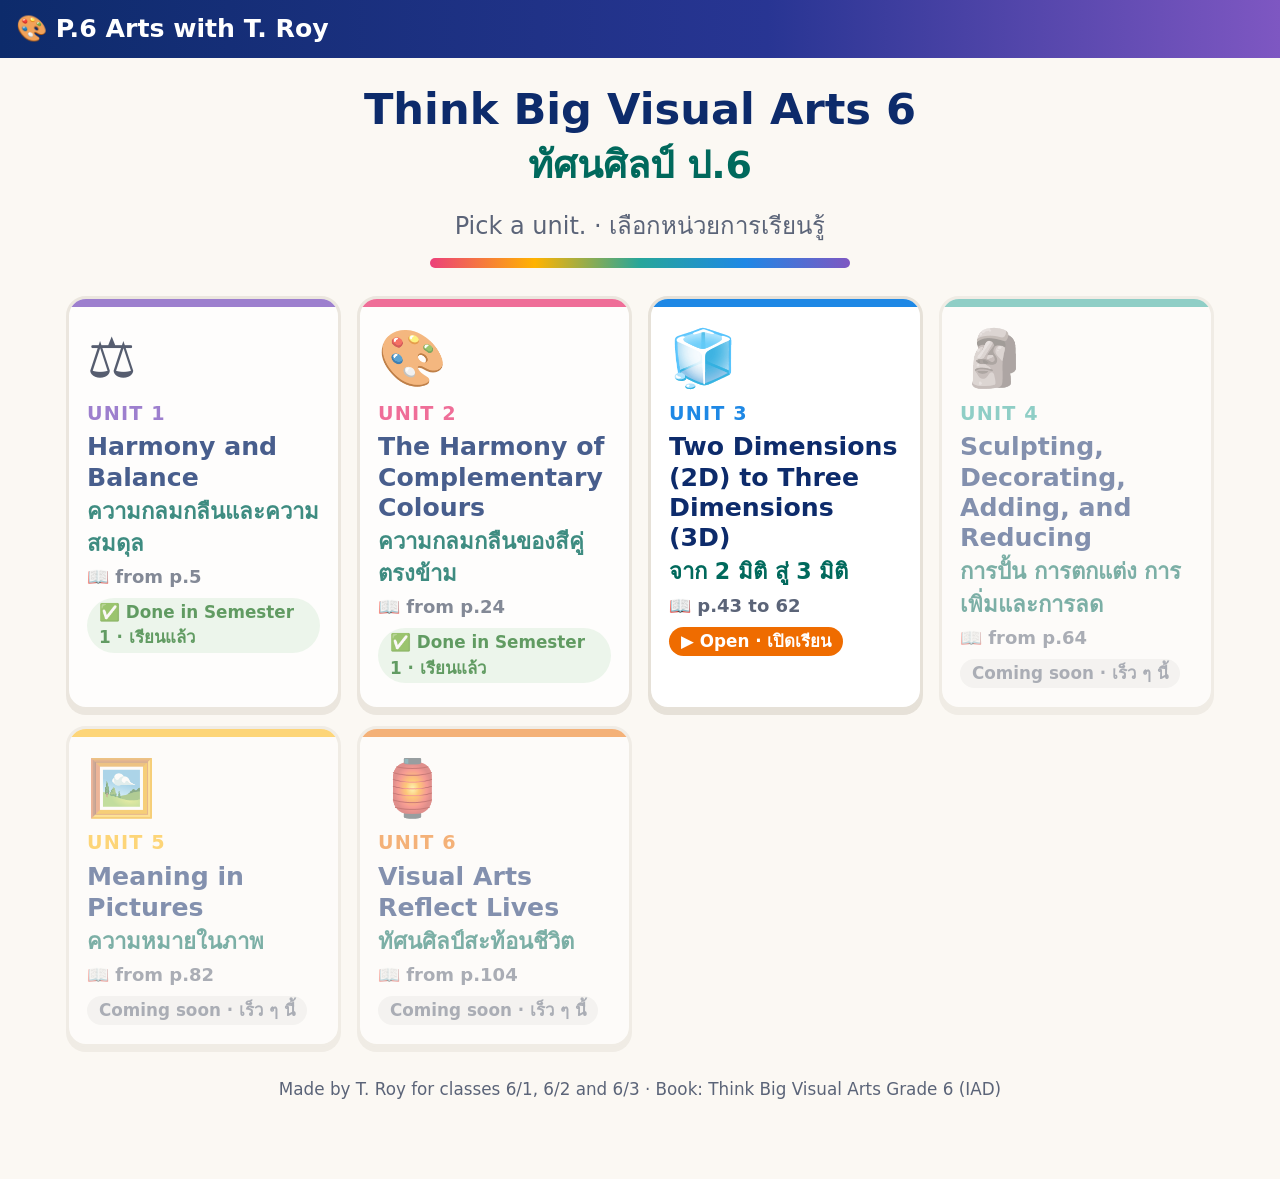
==== index.html @ d5c7b555 "Unit 3: From 2D to 3D teaching site Lessons, Draw along guides, Explore tools, book activities, unit" ====
<!doctype html>
<html lang="en">
<head>
<meta charset="utf-8">
<meta name="viewport" content="width=device-width, initial-scale=1">
<meta name="robots" content="noindex, nofollow">
<title>P.6 Arts with T. Roy</title>
<link rel="icon" href="data:image/svg+xml,<svg xmlns='http://www.w3.org/2000/svg' viewBox='0 0 100 100'><text y='.9em' font-size='90'>🎨</text></svg>">
<link rel="stylesheet" href="css/style.css?v=2">
</head>
<body>
<header class="topbar">
  <a class="brand" href="index.html">🎨 P.6 Arts with T. Roy</a>
</header>
<main class="wrap">
  <section class="hero">
    <h1>Think Big Visual Arts 6<span class="th">ทัศนศิลป์ ป.6</span></h1>
    <p>Pick a unit. · เลือกหน่วยการเรียนรู้</p>
    <div class="paint-strip"></div>
  </section>
  <div class="unit-grid" id="units"></div>
  <p class="footer">Made by T. Roy for classes 6/1, 6/2 and 6/3 · Book: Think Big Visual Arts Grade 6 (IAD)</p>
</main>
<script src="js/config.js?v=2"></script>
<script>
  const STATE = { done: "✅ Done in Semester 1 · เรียนแล้ว", ready: "▶ Open · เปิดเรียน", soon: "Coming soon · เร็ว ๆ นี้" };
  document.getElementById("units").innerHTML = UNITS.map(u => `
    <a class="unit-card ${u.state}" style="--c:${u.c}" href="unit.html?u=${u.id}">
      <div class="icon">${u.icon}</div>
      <div class="num">UNIT ${Number(u.id)}</div>
      <h2>${u.title[0]}<span class="th">${u.title[1]}</span></h2>
      <div class="pg">📖 ${u.pages}</div>
      <span class="state">${STATE[u.state]}</span>
    </a>`).join("");
</script>
</body>
</html>
---- css/style.css ----
/* ===== P.6 Arts with T. Roy: colour system (same learning colours as the maths site) ===== */
:root {
  --question: #EF6C00; --question-bg: #FFF3E0;   /* orange = question */
  --hint: #FFC107;     --hint-bg: #FFF8D6;       /* yellow = hint */
  --answer: #2E7D32;   --answer-bg: #E8F5E9;     /* green = answer */
  --teach: #1E88E5;    --teach-bg: #E3F2FD;      /* blue = teaching */
  --title: #0D2B6B;                               /* dark blue = titles */
  --art1: #EC407A; --art2: #7E57C2; --art3: #26A69A; --art4: #FFB300;
  --ink: #1f2a44; --muted: #5b6478; --bg: #FBF8F3; --card: #fff; --line: #e6e1d8;
  --th: #00695C;
  --radius: 20px;
}
* { box-sizing: border-box; }
html { -webkit-text-size-adjust: 100%; }
body {
  margin: 0; background: var(--bg); color: var(--ink);
  font-family: ui-rounded, "SF Pro Rounded", "Segoe UI", system-ui, -apple-system, Roboto, "Noto Sans Thai", Arial, sans-serif;
  font-size: 20px; line-height: 1.5;
}
@media (min-width: 900px) { body { font-size: 24px; } }
button { font: inherit; cursor: pointer; }
a { color: var(--teach); }
h1, h2, h3 { color: var(--title); line-height: 1.2; margin: 0 0 .35em; }
.wrap { max-width: 1180px; margin: 0 auto; padding: 0 16px 60px; }

/* Thai line under the English */
.th { display: block; color: var(--th); font-weight: 700; font-size: .88em; line-height: 1.45; margin-top: 2px; }
.no-th .th { display: none !important; }
button .th, .tab .th { color: inherit; opacity: .92; font-size: .78em; }

/* ===== Header ===== */
.topbar { background: linear-gradient(90deg, var(--title), #283593 60%, var(--art2)); color: #fff; padding: 10px 16px; display: flex; flex-wrap: wrap; gap: 8px 14px; align-items: center; justify-content: space-between; }
.brand { color: #fff; text-decoration: none; font-weight: 900; font-size: 1.05em; }
.topbtns { display: flex; gap: 8px; flex-wrap: wrap; }
.tbtn { background: rgba(255,255,255,.15); color: #fff; border: 2px solid rgba(255,255,255,.4); border-radius: 999px; padding: 4px 14px; font-weight: 800; font-size: .7em; }
.tbtn.on { background: #00897B; border-color: #00897B; }

/* ===== Home ===== */
.hero { text-align: center; padding: 26px 0 6px; }
.hero h1 { font-size: 1.8em; }
.hero p { margin: 0; color: var(--muted); }
.paint-strip { height: 10px; border-radius: 99px; margin: 14px auto 0; max-width: 420px; background: linear-gradient(90deg, var(--art1), var(--art4), var(--art3), var(--teach), var(--art2)); }
.unit-grid { display: grid; gap: 16px; grid-template-columns: repeat(auto-fill, minmax(250px, 1fr)); margin-top: 22px; }
.unit-card { position: relative; display: block; background: var(--card); border-radius: var(--radius); border: 3px solid var(--line); padding: 18px; text-decoration: none; color: var(--ink); box-shadow: 0 5px 0 var(--line); transition: transform .12s; overflow: hidden; }
.unit-card::before { content: ""; position: absolute; inset: 0 0 auto 0; height: 8px; background: var(--c, var(--teach)); }
.unit-card:hover { transform: translateY(-3px); border-color: var(--c, var(--teach)); }
.unit-card .icon { font-size: 2.3em; }
.unit-card .num { color: var(--c, var(--teach)); font-weight: 900; font-size: .8em; letter-spacing: .06em; }
.unit-card h2 { font-size: 1.05em; margin: 4px 0; }
.unit-card .pg { color: var(--muted); font-size: .75em; font-weight: 700; }
.unit-card .state { display: inline-block; margin-top: 8px; border-radius: 999px; padding: 2px 12px; font-size: .7em; font-weight: 900; }
.unit-card.done { opacity: .75; pointer-events: none; } .unit-card.done .state { background: var(--answer-bg); color: var(--answer); }
.unit-card.soon { opacity: .5; pointer-events: none; } .unit-card.soon .state { background: #eee; color: var(--muted); }
.unit-card.ready .state { background: var(--question); color: #fff; }

/* ===== Unit page ===== */
.unit-head { padding: 16px 0 4px; display: flex; gap: 12px; align-items: center; flex-wrap: wrap; }
.unit-head h1 { font-size: 1.4em; margin: 0; }
.unit-head .uchip { background: var(--art1); color: #fff; border-radius: 12px; padding: 4px 12px; font-weight: 900; }
.tabs { display: grid; grid-template-columns: repeat(4, 1fr); gap: 8px; margin: 10px 0 14px; }
@media (min-width: 900px) { .tabs { grid-template-columns: repeat(8, 1fr); } }
.tab { border: 3px solid var(--line); background: #fff; border-radius: 16px; padding: 8px 4px; font-weight: 900; font-size: .68em; color: var(--title); display: flex; flex-direction: column; align-items: center; gap: 2px; line-height: 1.15; }
.tab .e { font-size: 1.7em; }
.tab.on { border-color: var(--c, var(--teach)); background: var(--c, var(--teach)); color: #fff; }

.panel { background: var(--card); border-radius: var(--radius); padding: 18px; border: 3px solid var(--line); }
.panel-title { display: flex; justify-content: space-between; align-items: center; gap: 10px; flex-wrap: wrap; margin-bottom: 8px; }
.panel-title h2 { margin: 0; font-size: 1.2em; }
.badge { display: inline-block; background: var(--teach-bg); color: var(--title); border-radius: 999px; padding: 2px 12px; font-size: .7em; font-weight: 900; white-space: nowrap; }
.small { font-size: .72em; color: var(--muted); }
.footer { text-align: center; color: var(--muted); font-size: .7em; margin-top: 30px; }

/* ===== Buttons ===== */
.bigbtn { border: 0; border-radius: 14px; padding: 12px 20px; font-weight: 900; color: #fff; background: var(--teach); box-shadow: 0 4px 0 rgba(0,0,0,.18); margin: 4px; }
.bigbtn:active { transform: translateY(2px); box-shadow: 0 2px 0 rgba(0,0,0,.18); }
.bigbtn:disabled { opacity: .35; cursor: default; }
.bigbtn.green { background: var(--answer); } .bigbtn.orange { background: var(--question); }
.bigbtn.yellow { background: var(--hint); color: #3d2e00; } .bigbtn.grey { background: #8a94a8; } .bigbtn.dark { background: var(--title); }
.bigbtn.pink { background: var(--art1); }
.btnrow { display: flex; flex-wrap: wrap; justify-content: center; gap: 4px; margin-top: 12px; }
.chip { border: 2px solid var(--line); background: #fff; border-radius: 999px; padding: 6px 14px; font-weight: 800; font-size: .72em; color: var(--ink); }
.chip.on { background: var(--title); border-color: var(--title); color: #fff; }

/* ===== Slides (Lessons) ===== */
.slide { background: #fff; border-radius: var(--radius); border: 4px solid var(--teach); overflow: hidden; }
.slide-top { display: flex; justify-content: space-between; align-items: center; gap: 8px; flex-wrap: wrap; padding: 8px 16px; background: var(--teach-bg); }
.routine { font-weight: 900; letter-spacing: .08em; font-size: .72em; color: #fff; background: var(--teach); border-radius: 999px; padding: 3px 14px; }
.routine .th { display: inline; margin-left: 6px; color: #fff; }
.slide-body { padding: 16px 20px 20px; }
.slide h2 { font-size: 1.45em; margin-bottom: .2em; }
.slide h2 .th { font-size: .62em; }
.slide .lines { margin: 10px 0 0; padding: 0; list-style: none; }
.slide .lines li { font-weight: 800; font-size: 1.05em; margin: 8px 0; padding-left: 30px; position: relative; }
.slide .lines li::before { content: "●"; position: absolute; left: 4px; top: 0; color: var(--art1); }
.slide.r-vote { border-color: var(--question); } .slide.r-vote .slide-top { background: var(--question-bg); } .slide.r-vote .routine { background: var(--question); }
.slide.r-torch, .slide.r-pencil, .slide.r-colour { border-color: var(--art2); } .slide.r-torch .slide-top, .slide.r-pencil .slide-top, .slide.r-colour .slide-top { background: #EDE7F6; } .slide.r-torch .routine, .slide.r-pencil .routine, .slide.r-colour .routine { background: var(--art2); }
.slide.r-detective, .slide.r-extension { border-color: var(--art3); } .slide.r-detective .slide-top, .slide.r-extension .slide-top { background: #E0F2F1; } .slide.r-detective .routine, .slide.r-extension .routine { background: var(--art3); }
.slide.r-start { border-color: var(--art1); } .slide.r-start .slide-top { background: #FCE4EC; } .slide.r-start .routine { background: var(--art1); }
.slide.r-start h2 { font-size: 2em; text-align: center; } .slide.r-start .lines li { text-align: center; padding: 0; } .slide.r-start .lines li::before { content: none; }

.pics { display: grid; gap: 14px; margin-top: 12px; align-items: end; }
.pics.n1 { grid-template-columns: 1fr; max-width: 680px; margin-left: auto; margin-right: auto; }
.pics.n2 { grid-template-columns: repeat(2, 1fr); }
.pics.n3 { grid-template-columns: repeat(3, 1fr); }
.pics.grid6 { grid-template-columns: repeat(3, 1fr); }
@media (max-width: 640px) { .pics.n2, .pics.n3 { grid-template-columns: 1fr; } .pics.grid6 { grid-template-columns: repeat(2, 1fr); } }
figure.pic { margin: 0; text-align: center; }
figure.pic svg.art, figure.pic img { width: 100%; height: auto; max-height: 52vh; display: block; margin: 0 auto; border-radius: 14px; }
figure.pic img { object-fit: contain; background: #fff; }
figure.pic figcaption { font-weight: 900; color: var(--title); font-size: .85em; margin-top: 4px; }
.tip { margin-top: 14px; background: var(--hint-bg); border: 3px solid var(--hint); border-radius: 14px; padding: 8px 14px; font-weight: 800; }

.vote-opts { display: flex; gap: 12px; justify-content: center; flex-wrap: wrap; margin-top: 14px; }
.vote-opt { min-width: 160px; border: 0; border-radius: 16px; padding: 14px 22px; font-weight: 900; color: #fff; font-size: 1.1em; box-shadow: 0 5px 0 rgba(0,0,0,.2); }
.vote-opt.c0 { background: #E21B3C; } .vote-opt.c1 { background: #1368CE; } .vote-opt.c2 { background: #D89E00; } .vote-opt.c3 { background: #26890C; }
.vote-opt.right { outline: 6px solid #0b3d02; } .vote-opt.dim { opacity: .3; }
.answer-box { background: var(--answer-bg); border: 4px solid var(--answer); border-radius: 16px; padding: 12px 16px; margin-top: 14px; font-weight: 800; animation: pop .25s; }
.answer-box .final { color: var(--answer); font-weight: 900; font-size: 1.15em; }
@keyframes pop { from { transform: translateY(6px) scale(.98); } to { transform: none; } }

.nav { display: flex; justify-content: center; align-items: center; gap: 6px; flex-wrap: wrap; margin-top: 14px; }
.dots { text-align: center; color: var(--muted); font-weight: 800; font-size: .8em; }

/* list on the right to jump to any card */
.with-side { display: grid; grid-template-columns: minmax(0, 1fr); gap: 14px; }
.side-main { min-width: 0; }
.sidelist { background: #fff; border: 2px solid var(--line); border-radius: 14px; padding: 8px; max-height: 300px; overflow-y: auto; }
.sidelist h3 { font-size: .78em; margin: 4px 6px 8px; }
.sidelist button { display: flex; align-items: flex-start; gap: 8px; width: 100%; text-align: left; border: 0; background: none; padding: 6px 8px; border-radius: 10px; font-weight: 700; font-size: .66em; color: var(--ink); line-height: 1.3; }
.sidelist button:hover { background: var(--teach-bg); }
.sidelist .n { min-width: 26px; height: 26px; border-radius: 50%; background: var(--teach-bg); color: var(--title); display: inline-flex; align-items: center; justify-content: center; font-weight: 900; flex-shrink: 0; }
.sidelist button.on { background: var(--question-bg); outline: 2px solid var(--question); }
.sidelist button.on .n { background: var(--question); color: #fff; }
.sidelist .th { font-size: .95em; }
@media (min-width: 900px) { .with-side { grid-template-columns: minmax(0, 1fr) 250px; align-items: start; } .sidelist { position: sticky; top: 12px; max-height: calc(100vh - 24px); } }

/* ===== What you need ===== */
.mat-grid { display: grid; gap: 12px; grid-template-columns: repeat(auto-fill, minmax(220px, 1fr)); margin: 10px 0 18px; }
.mat { background: #fff; border: 3px solid var(--line); border-radius: 16px; padding: 12px; text-align: center; }
.mat svg.art { width: 100%; max-width: 220px; height: 110px; }
.mat h3 { font-size: .95em; margin: 4px 0; }
.mat p { margin: 4px 0; font-size: .8em; font-weight: 700; }
.mat.best { border-color: var(--answer); background: var(--answer-bg); position: relative; }
.mat .star { position: absolute; top: -14px; left: 50%; transform: translateX(-50%); background: var(--answer); color: #fff; border-radius: 999px; padding: 2px 14px; font-weight: 900; font-size: .7em; white-space: nowrap; }
.mat .good { color: var(--answer); } .mat .bad { color: #b23c17; }
.section-h { font-size: 1.05em; margin: 16px 0 4px; }
.why-box { background: var(--answer-bg); border: 3px solid var(--answer); border-radius: 14px; padding: 10px 14px; font-weight: 800; }

/* ===== Words ===== */
.word-grid { display: grid; gap: 12px; grid-template-columns: repeat(auto-fill, minmax(260px, 1fr)); }
.word { background: #fff; border: 3px solid var(--line); border-radius: 16px; padding: 12px 14px; position: relative; }
.word .em { font-size: 1.8em; }
.word h3 { font-size: 1.15em; margin: 0; }
.word .pos { color: var(--muted); font-weight: 800; font-size: .75em; }
.word .thm { color: var(--th); font-weight: 800; font-size: .9em; }
.word .ex { margin-top: 6px; font-size: .8em; font-weight: 700; background: var(--teach-bg); border-radius: 10px; padding: 6px 10px; }
.say { position: absolute; top: 10px; right: 10px; border: 0; background: var(--teach); color: #fff; border-radius: 50%; width: 44px; height: 44px; font-size: 1.1em; }

/* ===== Draw along ===== */
.guide-pick { display: flex; flex-wrap: wrap; gap: 8px; margin-bottom: 12px; }
@media (max-width: 640px) { .guide-pick { flex-wrap: nowrap; overflow-x: auto; padding-bottom: 6px; } .guide-pick .chip { flex: 0 0 auto; } }
.step-card { background: #fff; border: 4px solid var(--art1); border-radius: var(--radius); padding: 14px; }
.step-card .stepno { display: inline-block; background: var(--art1); color: #fff; border-radius: 999px; padding: 2px 14px; font-weight: 900; }
.step-card .steptext { font-weight: 900; font-size: 1.15em; margin: 8px 0; }
.step-card svg.art { width: 100%; max-width: 640px; height: auto; display: block; margin: 0 auto; max-height: 55vh; }
.step-strip { display: flex; gap: 8px; overflow-x: auto; padding: 8px 0; }
.step-strip button { flex: 0 0 auto; width: 110px; border: 3px solid var(--line); background: #fff; border-radius: 12px; padding: 4px; }
.step-strip button.on { border-color: var(--art1); }
.step-strip button svg { width: 100%; height: 70px; }
.step-strip .sn { font-weight: 900; font-size: .65em; color: var(--title); }

/* ===== Explore ===== */
.ex { background: #fff; border: 3px solid var(--teach); border-radius: var(--radius); padding: 12px; }
.ex-tip { font-weight: 800; margin: 2px 0 8px; }
.ex-svg { display: block; width: 100%; max-width: 640px; height: auto; margin: 6px auto; touch-action: none; user-select: none; }
.ex-btns { display: flex; flex-wrap: wrap; gap: 6px; justify-content: center; margin: 6px 0; align-items: center; }
.ex-slider { display: flex; gap: 10px; align-items: center; justify-content: center; font-weight: 900; flex-wrap: wrap; }
.ex-slider input { width: min(360px, 80vw); }
.ex-cards { display: grid; gap: 12px; margin-top: 14px; }
@media (min-width: 900px) { .ex-cards { grid-template-columns: 1fr 1fr; } }
.ex-card { border-radius: 14px; padding: 10px 14px; border: 3px solid var(--line); background: #fff; }
.ex-card.facts { border-color: var(--teach); background: var(--teach-bg); } .ex-card.warn { border-color: #e53935; background: #ffebee; }
.ex-card ul { margin: 0; padding-left: 22px; } .ex-card li { margin: 6px 0; font-weight: 700; }

/* ===== Activities ===== */
.q-card { border: 4px solid var(--question); border-radius: var(--radius); background: #fff; overflow: hidden; }
.q-head { background: var(--question); color: #fff; padding: 8px 16px; display: flex; justify-content: space-between; align-items: center; gap: 8px; flex-wrap: wrap; font-weight: 900; }
.q-head .badge { background: #fff; color: var(--question); }
.q-body { padding: 16px; }
.q-text { font-weight: 900; font-size: 1.1em; }
.steps { margin: 10px 0; padding-left: 0; list-style: none; counter-reset: s; }
.steps li { counter-increment: s; background: var(--teach-bg); border-left: 8px solid var(--teach); border-radius: 10px; padding: 8px 12px 8px 46px; margin: 8px 0; font-weight: 800; position: relative; }
.steps li::before { content: counter(s); position: absolute; left: 10px; top: 8px; background: var(--teach); color: #fff; width: 26px; height: 26px; border-radius: 50%; display: flex; align-items: center; justify-content: center; font-size: .8em; }
.hint-box { background: var(--hint-bg); border: 3px solid var(--hint); border-radius: 14px; padding: 10px 14px; margin-top: 12px; font-weight: 800; }
.score-card { background: #F3E5F5; border: 3px solid var(--art2); border-radius: 14px; padding: 10px 14px; margin-top: 12px; }
.score-card h3 { color: var(--art2); }
table.rub { border-collapse: collapse; width: 100%; font-size: .72em; margin-top: 6px; }
table.rub th, table.rub td { border: 2px solid #d1c4e9; padding: 6px; text-align: center; background: #fff; }
table.rub th { background: #EDE7F6; color: var(--title); }
table.rub td:first-child { text-align: left; font-weight: 800; }
.rub-wrap { overflow-x: auto; }

.sort-pool { display: grid; grid-template-columns: repeat(4, 1fr); gap: 10px; margin-top: 10px; }
@media (max-width: 640px) { .sort-pool { grid-template-columns: repeat(2, 1fr); } }
.sort-item { border: 3px solid var(--line); background: #fff; border-radius: 14px; padding: 6px; position: relative; }
.sort-item svg, .sort-item img { width: 100%; height: 120px; object-fit: contain; display: block; }
.sort-item .no { position: absolute; top: 6px; left: 8px; background: var(--title); color: #fff; width: 30px; height: 30px; border-radius: 50%; font-weight: 900; display: flex; align-items: center; justify-content: center; font-size: .8em; }
.sort-item .tag2 { display: flex; gap: 6px; justify-content: center; margin-top: 4px; }
.sort-item .tag2 button { border: 2px solid var(--line); background: #fff; border-radius: 10px; padding: 2px 12px; font-weight: 900; font-size: .75em; }
.sort-item .tag2 button.on { background: var(--teach); border-color: var(--teach); color: #fff; }
.sort-item.ok { border-color: var(--answer); background: var(--answer-bg); }
.sort-item.no-ok { border-color: #e53935; background: #ffebee; }

/* ===== Test review ===== */
.opts { display: grid; grid-template-columns: 1fr; gap: 10px; margin-top: 12px; }
@media (min-width: 700px) { .opts { grid-template-columns: 1fr 1fr; } }
.opt { border: 0; border-radius: 14px; color: #fff; font-weight: 900; padding: 12px 14px; text-align: left; display: flex; align-items: center; gap: 12px; min-height: 70px; box-shadow: 0 5px 0 rgba(0,0,0,.2); }
.opt .let { background: rgba(255,255,255,.25); border-radius: 50%; min-width: 40px; height: 40px; display: flex; align-items: center; justify-content: center; font-size: 1.1em; }
.opt .th { color: #fff; }
.opt.c0 { background: #E21B3C; } .opt.c1 { background: #1368CE; } .opt.c2 { background: #D89E00; } .opt.c3 { background: #26890C; }
.opt.pic { background: #fff; color: var(--ink); border: 4px solid; } .opt.pic .let { color: #fff; }
.opt.pic.c0 { border-color: #E21B3C; } .opt.pic.c0 .let { background: #E21B3C; } .opt.pic.c1 { border-color: #1368CE; } .opt.pic.c1 .let { background: #1368CE; }
.opt.pic.c2 { border-color: #D89E00; } .opt.pic.c2 .let { background: #D89E00; } .opt.pic.c3 { border-color: #26890C; } .opt.pic.c3 .let { background: #26890C; }
.opt.pic svg { width: 100%; max-height: 150px; height: auto; }
.opt.right { outline: 6px solid #0b3d02; } .opt.dim { opacity: .3; }
.q-fig { max-width: 560px; margin: 8px auto; }
.q-fig svg, .q-fig img { width: 100%; height: auto; border-radius: 12px; display: block; }

/* ===== Games ===== */
.game-pick { display: grid; grid-template-columns: repeat(auto-fit, minmax(180px, 1fr)); gap: 10px; margin-bottom: 14px; }
.flash-area { perspective: 1200px; max-width: 640px; margin: 0 auto; }
.flash { position: relative; height: 300px; transform-style: preserve-3d; transition: transform .45s; cursor: pointer; }
.flash.flipped { transform: rotateY(180deg); }
.flash .face { position: absolute; inset: 0; backface-visibility: hidden; -webkit-backface-visibility: hidden; border-radius: var(--radius); display: flex; align-items: center; justify-content: center; text-align: center; padding: 20px; font-weight: 900; font-size: 1.3em; flex-direction: column; }
.flash .front { background: #fff; border: 4px solid var(--teach); color: var(--title); }
.flash .back { background: var(--answer-bg); border: 4px solid var(--answer); transform: rotateY(180deg); }
.flash .em { font-size: 2em; }
.match-grid { display: grid; grid-template-columns: repeat(3, 1fr); gap: 10px; }
@media (min-width: 700px) { .match-grid { grid-template-columns: repeat(4, 1fr); } }
.tile { min-height: 100px; border: 3px solid var(--line); border-radius: 14px; background: #fff; font-weight: 900; font-size: .8em; padding: 8px; color: var(--ink); display: flex; flex-direction: column; align-items: center; justify-content: center; text-align: center; }
.tile.sel { border-color: var(--teach); background: var(--teach-bg); }
.tile.bad { border-color: #e53935; background: #ffebee; animation: shake .3s; }
.tile.gone { visibility: hidden; }
@keyframes shake { 25% { transform: translateX(-5px); } 75% { transform: translateX(5px); } }
.timer { font-size: 1.6em; font-weight: 900; color: var(--title); text-align: center; }
.quiz-top { display: flex; justify-content: space-between; font-weight: 900; color: var(--title); }
.quiz-q { border: 4px solid var(--question); border-radius: var(--radius); padding: 14px; text-align: center; font-weight: 900; font-size: 1.2em; margin: 10px 0; }
.quiz-q svg { max-width: 260px; display: block; margin: 6px auto; height: auto; }
.timebar { height: 14px; background: var(--line); border-radius: 99px; overflow: hidden; }
.timebar > div { height: 100%; background: var(--question); transition: width .1s linear; }
.feedback { text-align: center; font-weight: 900; font-size: 1.3em; margin: 10px 0; }
.feedback.good { color: var(--answer); } .feedback.bad { color: #c62828; }
.bigscore { font-size: 3em; font-weight: 900; color: var(--title); text-align: center; }
.scoreboard { display: grid; grid-template-columns: repeat(auto-fit, minmax(140px, 1fr)); gap: 10px; margin: 14px 0; }
.team { border-radius: 14px; color: #fff; text-align: center; padding: 10px; font-weight: 900; }
.team .pts { font-size: 2em; }
.team.t0 { background: #E21B3C; } .team.t1 { background: #1368CE; } .team.t2 { background: #D89E00; } .team.t3 { background: #26890C; }
.team button { background: rgba(255,255,255,.95); border: 0; border-radius: 10px; padding: 6px 10px; font-weight: 900; margin-top: 6px; color: var(--ink); }
.winner { text-align: center; font-size: 2em; font-weight: 900; color: var(--title); }

/* ===== Projector (full screen) ===== */
body.big .topbar, body.big .footer { display: none; }
body.big .wrap { max-width: none; padding: 8px 20px; }
body.big .sidelist { display: none; }
body.big .with-side { grid-template-columns: 1fr; }
@media print { .topbar, .tabs, .nav, .btnrow, .sidelist, .footer, .no-print { display: none !important; } .panel, .slide { border: 0; } }
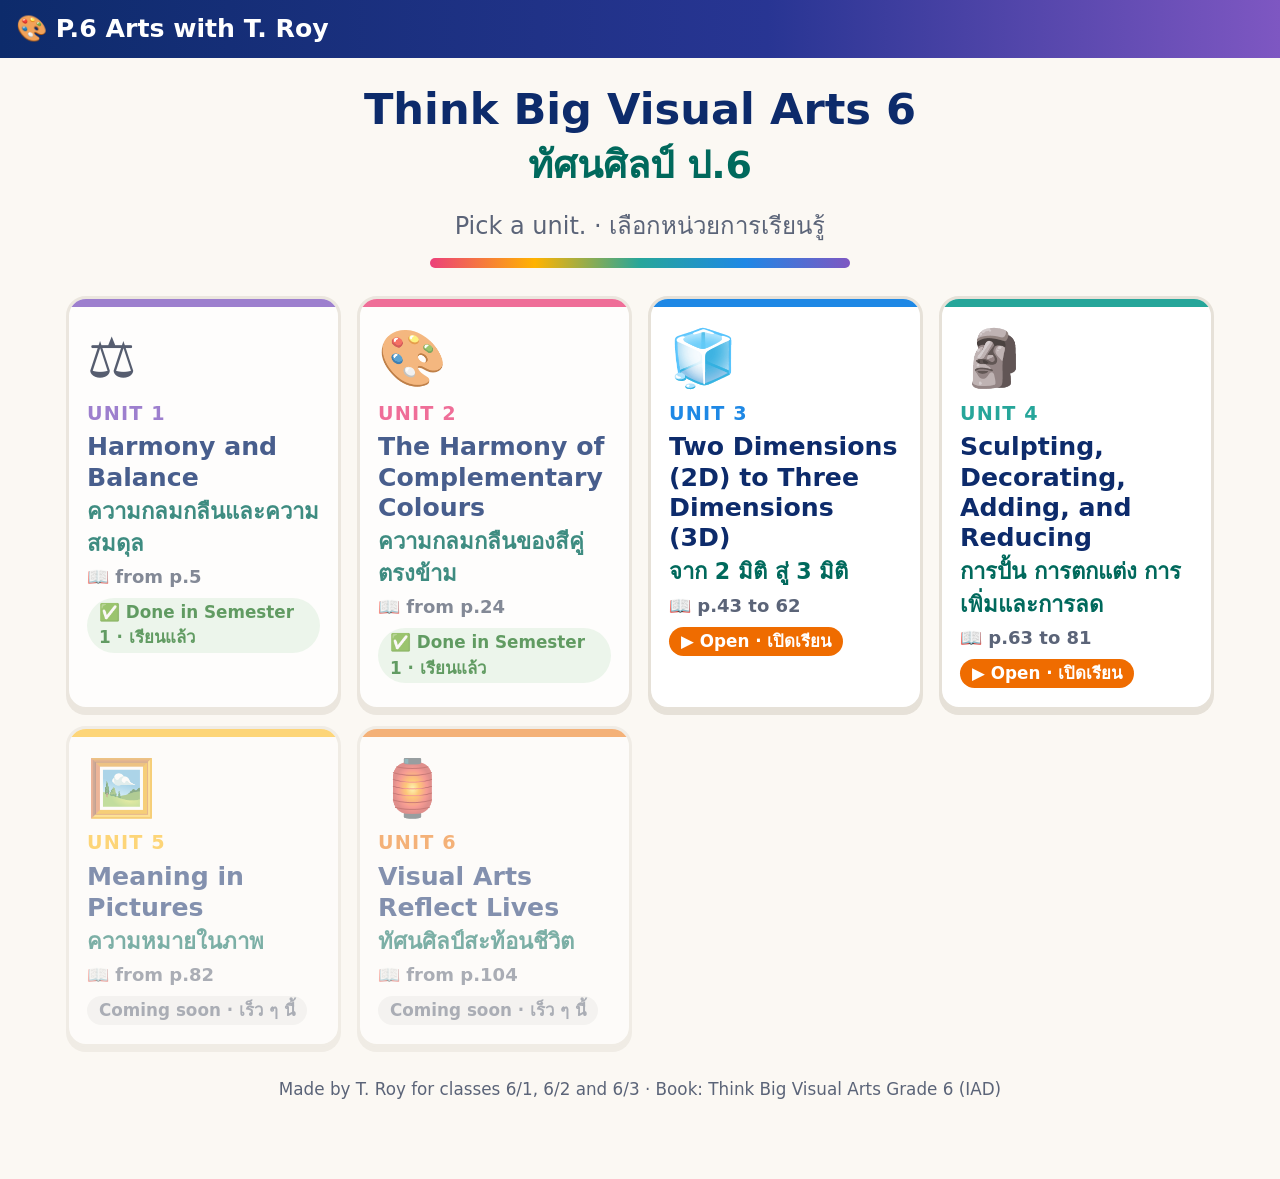
==== commit f1148771: "Unit 4: Sculpting, Decorating, Adding, and Reducing 12 short slides, 7 clay projects step by step wi" ====
--- a/index.html
+++ b/index.html
@@ -6,7 +6,7 @@
 <meta name="robots" content="noindex, nofollow">
 <title>P.6 Arts with T. Roy</title>
 <link rel="icon" href="data:image/svg+xml,<svg xmlns='http://www.w3.org/2000/svg' viewBox='0 0 100 100'><text y='.9em' font-size='90'>🎨</text></svg>">
-<link rel="stylesheet" href="css/style.css?v=2">
+<link rel="stylesheet" href="css/style.css?v=15">
 </head>
 <body>
 <header class="topbar">
@@ -21,7 +21,7 @@
   <div class="unit-grid" id="units"></div>
   <p class="footer">Made by T. Roy for classes 6/1, 6/2 and 6/3 · Book: Think Big Visual Arts Grade 6 (IAD)</p>
 </main>
-<script src="js/config.js?v=2"></script>
+<script src="js/config.js?v=15"></script>
 <script>
   const STATE = { done: "✅ Done in Semester 1 · เรียนแล้ว", ready: "▶ Open · เปิดเรียน", soon: "Coming soon · เร็ว ๆ นี้" };
   document.getElementById("units").innerHTML = UNITS.map(u => `
--- a/css/style.css
+++ b/css/style.css
@@ -93,14 +93,14 @@
 .slide .lines li { font-weight: 800; font-size: 1.05em; margin: 8px 0; padding-left: 30px; position: relative; }
 .slide .lines li::before { content: "●"; position: absolute; left: 4px; top: 0; color: var(--art1); }
 .slide.r-vote { border-color: var(--question); } .slide.r-vote .slide-top { background: var(--question-bg); } .slide.r-vote .routine { background: var(--question); }
-.slide.r-torch, .slide.r-pencil, .slide.r-colour { border-color: var(--art2); } .slide.r-torch .slide-top, .slide.r-pencil .slide-top, .slide.r-colour .slide-top { background: #EDE7F6; } .slide.r-torch .routine, .slide.r-pencil .routine, .slide.r-colour .routine { background: var(--art2); }
+.slide.r-pencil, .slide.r-colour { border-color: var(--art2); } .slide.r-pencil .slide-top, .slide.r-colour .slide-top { background: #EDE7F6; } .slide.r-pencil .routine, .slide.r-colour .routine { background: var(--art2); }
 .slide.r-detective, .slide.r-extension { border-color: var(--art3); } .slide.r-detective .slide-top, .slide.r-extension .slide-top { background: #E0F2F1; } .slide.r-detective .routine, .slide.r-extension .routine { background: var(--art3); }
 .slide.r-start { border-color: var(--art1); } .slide.r-start .slide-top { background: #FCE4EC; } .slide.r-start .routine { background: var(--art1); }
 .slide.r-start h2 { font-size: 2em; text-align: center; } .slide.r-start .lines li { text-align: center; padding: 0; } .slide.r-start .lines li::before { content: none; }
 
 .pics { display: grid; gap: 14px; margin-top: 12px; align-items: end; }
 .pics.n1 { grid-template-columns: 1fr; max-width: 680px; margin-left: auto; margin-right: auto; }
-.pics.n2 { grid-template-columns: repeat(2, 1fr); }
+.pics.n2 { grid-template-columns: 1fr; max-width: 820px; margin-left: auto; margin-right: auto; }
 .pics.n3 { grid-template-columns: repeat(3, 1fr); }
 .pics.grid6 { grid-template-columns: repeat(3, 1fr); }
 @media (max-width: 640px) { .pics.n2, .pics.n3 { grid-template-columns: 1fr; } .pics.grid6 { grid-template-columns: repeat(2, 1fr); } }
@@ -144,6 +144,10 @@
 .mat .star { position: absolute; top: -14px; left: 50%; transform: translateX(-50%); background: var(--answer); color: #fff; border-radius: 999px; padding: 2px 14px; font-weight: 900; font-size: .7em; white-space: nowrap; }
 .mat .good { color: var(--answer); } .mat .bad { color: #b23c17; }
 .section-h { font-size: 1.05em; margin: 16px 0 4px; }
+.rec { display: grid; gap: 14px; grid-template-columns: minmax(0, 260px) 1fr; align-items: center; margin: 18px 0 10px; }
+@media (max-width: 640px) { .rec { grid-template-columns: 1fr; } }
+.rec-why { background: var(--answer-bg); border: 3px solid var(--answer); border-radius: 16px; padding: 10px 16px; }
+.rec-why ul { margin: 0; padding-left: 22px; } .rec-why li { margin: 8px 0; font-weight: 800; }
 .why-box { background: var(--answer-bg); border: 3px solid var(--answer); border-radius: 14px; padding: 10px 14px; font-weight: 800; }
 
 /* ===== Words ===== */
@@ -264,3 +268,18 @@
 body.big .sidelist { display: none; }
 body.big .with-side { grid-template-columns: 1fr; }
 @media print { .topbar, .tabs, .nav, .btnrow, .sidelist, .footer, .no-print { display: none !important; } .panel, .slide { border: 0; } }
+
+/* Today's drawing */
+.goal { max-width: 720px; margin: 0 auto 12px; }
+.check { background: var(--answer-bg); border: 3px solid var(--answer); border-radius: 16px; padding: 10px 16px; margin-top: 12px; }
+.check ol { list-style: none; padding: 0; margin: 0; } .check li { font-weight: 900; font-size: 1.1em; margin: 8px 0; }
+.small-pick { margin-top: 18px; border-top: 2px dashed var(--line); padding-top: 12px; }
+.slide.r-draw { border-color: var(--art1); } .slide.r-draw .slide-top { background: #FCE4EC; } .slide.r-draw .routine { background: var(--art1); }
+@media (min-width: 900px) { .tabs { grid-template-columns: repeat(7, 1fr); } }
+.step-card img.step-img { width: 100%; max-width: 760px; height: auto; display: block; margin: 0 auto; border-radius: 12px; border: 2px solid var(--line); max-height: 58vh; object-fit: contain; }
+.step-strip button img.step-img { width: 100%; height: 70px; object-fit: contain; display: block; }
+.match-book { display: grid; grid-template-columns: 1fr 1fr; gap: 18px; margin-top: 10px; }
+.match-book .mb-item { position: relative; background: #fff; border: 3px solid var(--line); border-radius: 14px; padding: 6px; margin-bottom: 10px; }
+.match-book .mb-item svg { width: 100%; height: 220px; display: block; }
+.match-book .no { position: absolute; top: 6px; left: 8px; background: var(--title); color: #fff; width: 32px; height: 32px; border-radius: 50%; font-weight: 900; display: flex; align-items: center; justify-content: center; z-index: 1; }
+.match-book .no.let { background: var(--art1); }
